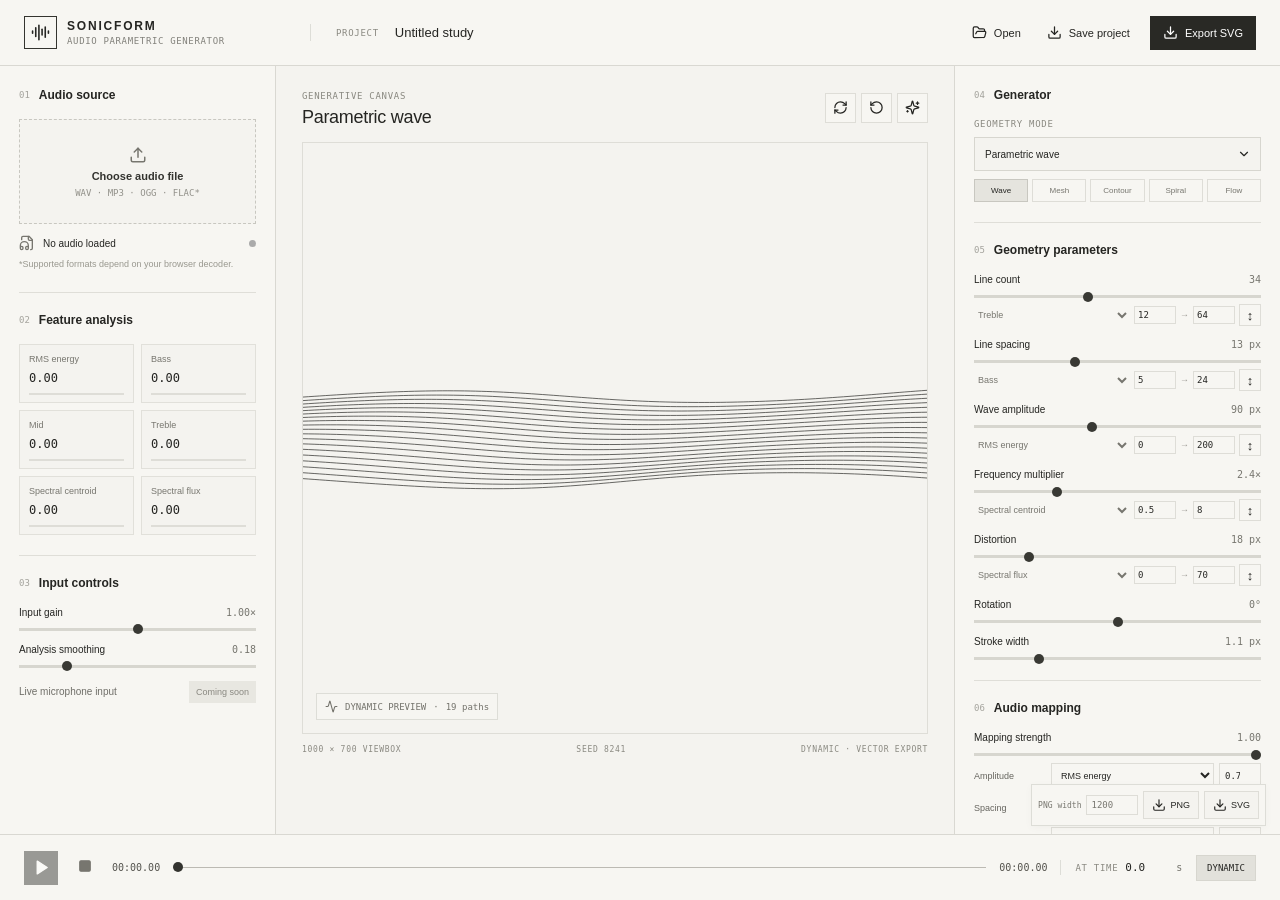
==== sonicform/index.html @ 8dbc7d9c "Deploy SonicForm dynamic audio generator under /sonicform Add the built SonicForm web app with audio" ====
<!doctype html>
<html lang="zh-Hant"><head><meta charset="UTF-8"/><meta name="viewport" content="width=device-width, initial-scale=1.0"/><meta name="theme-color" content="#f4f3ef"/><title>SonicForm — Audio Parametric Generator</title>  <script type="module" crossorigin src="./index-TJfG-YIy.js"></script>
  <link rel="stylesheet" crossorigin href="./index-52QZlv8M.css">
</head><body><div id="root"></div></body></html>
---- sonicform/index-52QZlv8M.css ----
:root{font-family:Arial,sans-serif;color:#252522;background:#f4f3ef;font-synthesis:none;text-rendering:optimizeLegibility;font-size:13px}*{box-sizing:border-box}body{margin:0;min-width:900px}button,input,select{font:inherit;color:inherit}button{cursor:pointer}.app-shell{height:100vh;min-height:700px;display:flex;flex-direction:column;background:#f4f3ef}.topbar{height:66px;flex:none;border-bottom:1px solid #d9d8d2;display:flex;align-items:center;padding:0 24px;gap:48px;background:#f7f6f2}.brand{display:flex;align-items:center;gap:10px;width:238px}.brand-mark{height:33px;width:33px;border:1px solid #34342f;display:grid;place-items:center}.brand strong{font-size:12px;letter-spacing:1.8px;display:block}.brand small{font:9px Consolas,monospace;letter-spacing:.65px;color:#82817b;display:block;margin-top:3px}.project-name{display:flex;gap:14px;align-items:center;border-left:1px solid #ddddd7;padding-left:25px}.project-name span,.eyebrow,.canvas-footer,.frame-time>span,.field-label{font:9px Consolas,monospace;letter-spacing:.7px;color:#8a8981}.project-name input{border:0;background:transparent;font-size:13px;width:180px;outline:0}.top-actions{margin-left:auto;display:flex;align-items:center;gap:14px}.top-actions button,.export-button{height:34px;display:flex;gap:7px;align-items:center;background:transparent;border:0;font-size:11px}.top-actions .export-button{background:#292925;color:#fff;padding:0 13px}.workspace{flex:1;min-height:0;display:grid;grid-template-columns:276px minmax(380px,1fr) 326px}.left-panel,.right-panel{overflow-y:auto;padding:22px 19px 90px;background:#f7f6f2}.left-panel{border-right:1px solid #d9d8d2}.right-panel{border-left:1px solid #d9d8d2}.center-panel{padding:21px 26px 80px;min-width:0;display:flex;flex-direction:column}.panel-title{display:flex;align-items:center;gap:9px;margin:0 0 17px}.panel-title span{font:9px Consolas,monospace;color:#a3a29c}.panel-title b{font-size:12px;font-weight:600}.upload-zone{width:100%;height:105px;border:1px dashed #c8c7c0;background:#f4f3ef;display:flex;flex-direction:column;align-items:center;justify-content:center;gap:6px;color:#77766f}.upload-zone b{font-size:11px;color:#33332f}.upload-zone span{font:9px Consolas,monospace;color:#92918a}.audio-file{margin-top:11px;display:flex;align-items:center;gap:8px;font-size:10px}.audio-file span{overflow:hidden;text-overflow:ellipsis;white-space:nowrap;flex:1}.audio-file>svg{color:#77766f}.audio-file i{width:7px;height:7px;border-radius:50%;background:#aaa}.audio-file i.live-dot{background:#34342f;box-shadow:0 0 0 3px #deddd7}.audio-note{font-size:9px;color:#99988f;margin-top:7px;line-height:1.5}.divider{height:1px;background:#dfded8;margin:20px 0}.feature-grid{display:grid;grid-template-columns:1fr 1fr;gap:7px}.feature-card{border:1px solid #e1e0da;background:#f4f3ef;padding:9px 9px 7px}.feature-card>span{display:block;font-size:9px;color:#77766f}.feature-card strong{display:block;font:12px Consolas,monospace;margin-top:7px}.meter{margin-top:8px;height:2px;background:#deddd7}.meter i{display:block;height:100%;background:#4c4b45}.control{margin:0 0 13px}.control-head,.mapping-strength{display:flex;justify-content:space-between;align-items:center;font-size:10px}.control-head b,.mapping-strength b{font:10px Consolas,monospace;font-weight:400;color:#77766f}.range{width:100%;height:3px;-webkit-appearance:none;-moz-appearance:none;appearance:none;background:#d7d6cf;outline:none;margin:10px 0 5px;display:block}.range::-webkit-slider-thumb{-webkit-appearance:none;-moz-appearance:none;appearance:none;width:10px;height:10px;background:#393934;border-radius:50%;cursor:ew-resize}.range::-moz-range-thumb{width:10px;height:10px;border:0;background:#393934;border-radius:50%;cursor:ew-resize}.microphone{display:flex;justify-content:space-between;align-items:center;margin-top:13px;font-size:10px;color:#6f6e68}.microphone button{font-size:9px;background:#e8e7e1;border:0;padding:6px 7px;color:#898880}.microphone button:disabled{cursor:default}.canvas-toolbar{display:flex;align-items:center;justify-content:space-between;margin:0 0 14px}.canvas-toolbar h1{font-size:18px;margin:5px 0 0;font-weight:500;letter-spacing:-.3px}.canvas-tools{display:flex;gap:5px}.canvas-tools button{height:30px;width:31px;border:1px solid #deddd7;background:#f7f6f2;display:grid;place-items:center}.canvas-wrap{position:relative;flex:1;min-height:300px;border:1px solid #deddd7;background:#ebeae4;display:grid;place-items:center;overflow:hidden}.canvas-wrap svg{width:100%;height:100%;object-fit:contain}.canvas-badge{position:absolute;bottom:13px;left:13px;display:flex;gap:7px;align-items:center;padding:6px 8px;background:#f7f6f2e8;border:1px solid #ddddd7;font:9px Consolas,monospace;color:#73726b}.canvas-footer{display:flex;justify-content:space-between;padding-top:11px;font-size:8px}.field-label{display:block;margin:0 0 8px}.select-wrap{position:relative}.select-wrap select{width:100%;height:34px;border:1px solid #d7d6cf;background:#f4f3ef;padding:0 10px;-webkit-appearance:none;-moz-appearance:none;appearance:none;font-size:10px}.select-wrap svg{position:absolute;right:10px;top:10px;pointer-events:none}.preset-row{display:flex;margin-top:8px;gap:4px}.preset-row button{flex:1;border:1px solid #deddd7;background:transparent;font-size:8px;padding:6px 2px;color:#77766f}.preset-row button.selected{background:#e5e4de;color:#252522;border-color:#c8c7c0}.mapping-inline{display:flex;align-items:center;gap:4px;margin-top:6px}.mapping-inline select{flex:1;min-width:0;border:0;background:transparent;color:#77766f;font-size:9px}.mapping-inline input{width:42px;border:1px solid #deddd7;background:transparent;padding:3px;font:9px Consolas,monospace}.mapping-inline span{font-size:9px;color:#9a9992}.invert{border:1px solid #deddd7;background:transparent;height:22px;width:22px;padding:0}.invert.active{background:#dad9d2}.mapping-row{display:grid;grid-template-columns:72px 1fr 42px;gap:5px;align-items:center;margin-top:7px}.mapping-row>span{font-size:9px;color:#66655f}.mapping-row select,.mapping-row input{height:25px;min-width:0;width:100%;font-size:9px;border:1px solid #deddd7;background:transparent;padding:0 5px}.mapping-row input{font-family:Consolas,monospace}.color-row{display:flex;gap:8px}.color-row label{flex:1;display:flex;align-items:center;justify-content:space-between;font-size:10px;color:#65645e}.color-row input{width:29px;height:24px;border:1px solid #deddd7;padding:2px;background:transparent}.check-row{margin-top:12px;display:flex;align-items:center;gap:7px;font-size:9px;color:#686760}.check-row input{accent-color:#393934}.transport{height:66px;flex:none;border-top:1px solid #d9d8d2;background:#f7f6f2;display:flex;align-items:center;padding:0 24px;gap:13px}.transport button{border:0}.play-button{height:34px;width:34px;background:#292925;color:#fff;display:grid;place-items:center}.stop-button{background:transparent;padding:7px;color:#77766f}.timecode{font:10px Consolas,monospace;color:#55544e;min-width:43px}.timeline{height:34px;position:relative;flex:1;display:flex;align-items:center}.waveform{height:100%;position:absolute;top:0;right:0;bottom:0;left:0;display:flex;align-items:center;gap:2px;opacity:.38;pointer-events:none}.waveform i{flex:1;background:#8e8d85;max-height:31px}.timeline input{position:relative;width:100%;-webkit-appearance:none;-moz-appearance:none;appearance:none;background:transparent;height:100%;margin:0}.timeline input::-webkit-slider-runnable-track{height:1px;background:#bcbab3}.timeline input::-webkit-slider-thumb{-webkit-appearance:none;-moz-appearance:none;appearance:none;margin-top:-5px;width:10px;height:10px;border-radius:50%;background:#33332f}.timeline input::-moz-range-track{height:1px;background:#bcbab3}.timeline input::-moz-range-thumb{width:10px;height:10px;border:0;border-radius:50%;background:#33332f}.frame-time{display:flex;align-items:center;gap:5px;border-left:1px solid #ddddd7;padding-left:14px}.frame-time input{width:48px;border:0;background:transparent;font:11px Consolas,monospace}.frame-time>span:last-child{font:10px Consolas,monospace;color:#77766f}.live-toggle{border:1px solid #d7d6cf;background:transparent;padding:7px 10px;font:9px Consolas,monospace}.live-toggle.active{background:#e2e1db}.toast{position:fixed;top:76px;left:50%;transform:translate(-50%);background:#292925;color:#fff;padding:11px 14px;font-size:11px;box-shadow:0 4px 20px #0002;z-index:3}.toast button{background:none;border:0;color:#fff;margin-left:12px}.export-dock{position:fixed;bottom:74px;right:14px;display:flex;align-items:center;gap:5px;background:#f7f6f2;border:1px solid #ddddd7;padding:6px;box-shadow:0 2px 8px #00000008}.export-dock label{display:flex;align-items:center;gap:5px;font:8px Consolas,monospace;color:#77766f}.export-dock input{width:52px;padding:4px;border:1px solid #deddd7;background:transparent;font:9px Consolas,monospace}.export-dock button{display:flex;align-items:center;gap:4px;padding:6px 8px;border:1px solid #deddd7;background:#f4f3ef;font-size:9px}.canvas-wrap canvas{position:absolute;top:0;right:0;bottom:0;left:0;width:100%;height:100%;display:block}.canvas-badge>svg{width:13px;height:13px}.live-toggle{white-space:nowrap}.play-button:disabled{opacity:.45;cursor:default}@media(max-width:1100px){.workspace{grid-template-columns:230px minmax(300px,1fr) 290px}.left-panel,.right-panel{padding-left:14px;padding-right:14px}.center-panel{padding-left:15px;padding-right:15px}.topbar{gap:15px}.brand{width:200px}.export-dock{bottom:72px}}@media(max-width:950px){body{min-width:0}.app-shell{height:auto;min-height:100vh}.workspace{grid-template-columns:230px minmax(0,1fr);grid-template-rows:minmax(500px,1fr) auto}.left-panel{grid-column:1;grid-row:1}.center-panel{grid-column:2;grid-row:1;min-height:500px}.right-panel{grid-column:1/3;grid-row:2;border-left:0;border-top:1px solid #d9d8d2;display:grid;grid-template-columns:repeat(2,1fr);column-gap:20px}.right-panel>.divider,.right-panel>.panel-title{grid-column:1/3}.transport{position:sticky;bottom:0}.project-name{display:none}.export-dock{bottom:73px}}
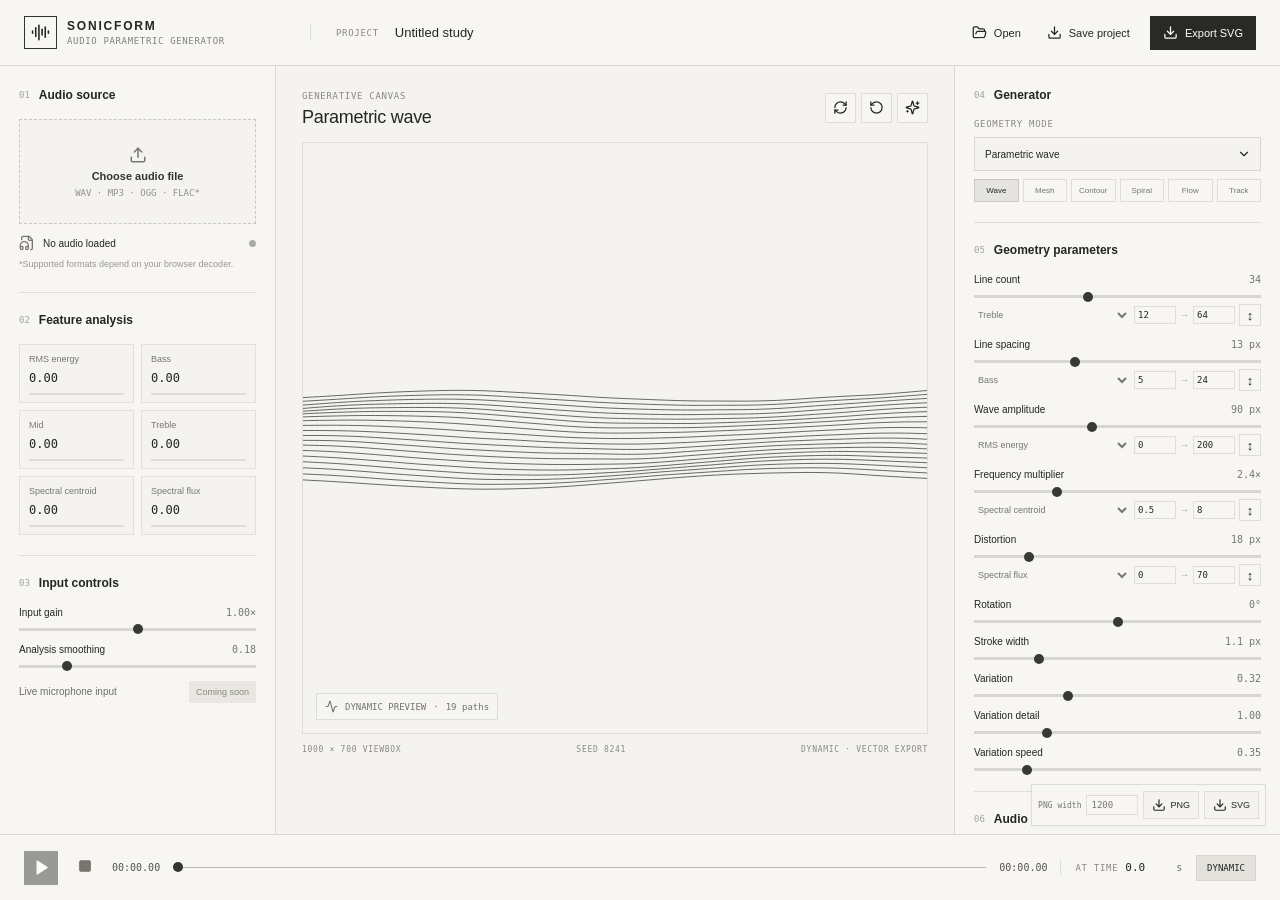
==== commit d72a2980: "Improve line variation and add symmetric audio track Adds deterministic coherent variation controls " ====
--- a/sonicform/index.html
+++ b/sonicform/index.html
@@ -1,4 +1,4 @@
 <!doctype html>
-<html lang="zh-Hant"><head><meta charset="UTF-8"/><meta name="viewport" content="width=device-width, initial-scale=1.0"/><meta name="theme-color" content="#f4f3ef"/><title>SonicForm — Audio Parametric Generator</title>  <script type="module" crossorigin src="./index-TJfG-YIy.js"></script>
+<html lang="zh-Hant"><head><meta charset="UTF-8"/><meta name="viewport" content="width=device-width, initial-scale=1.0"/><meta name="theme-color" content="#f4f3ef"/><title>SonicForm — Audio Parametric Generator</title>  <script type="module" crossorigin src="./index-CwMtoSzx.js"></script>
   <link rel="stylesheet" crossorigin href="./index-52QZlv8M.css">
 </head><body><div id="root"></div></body></html>
